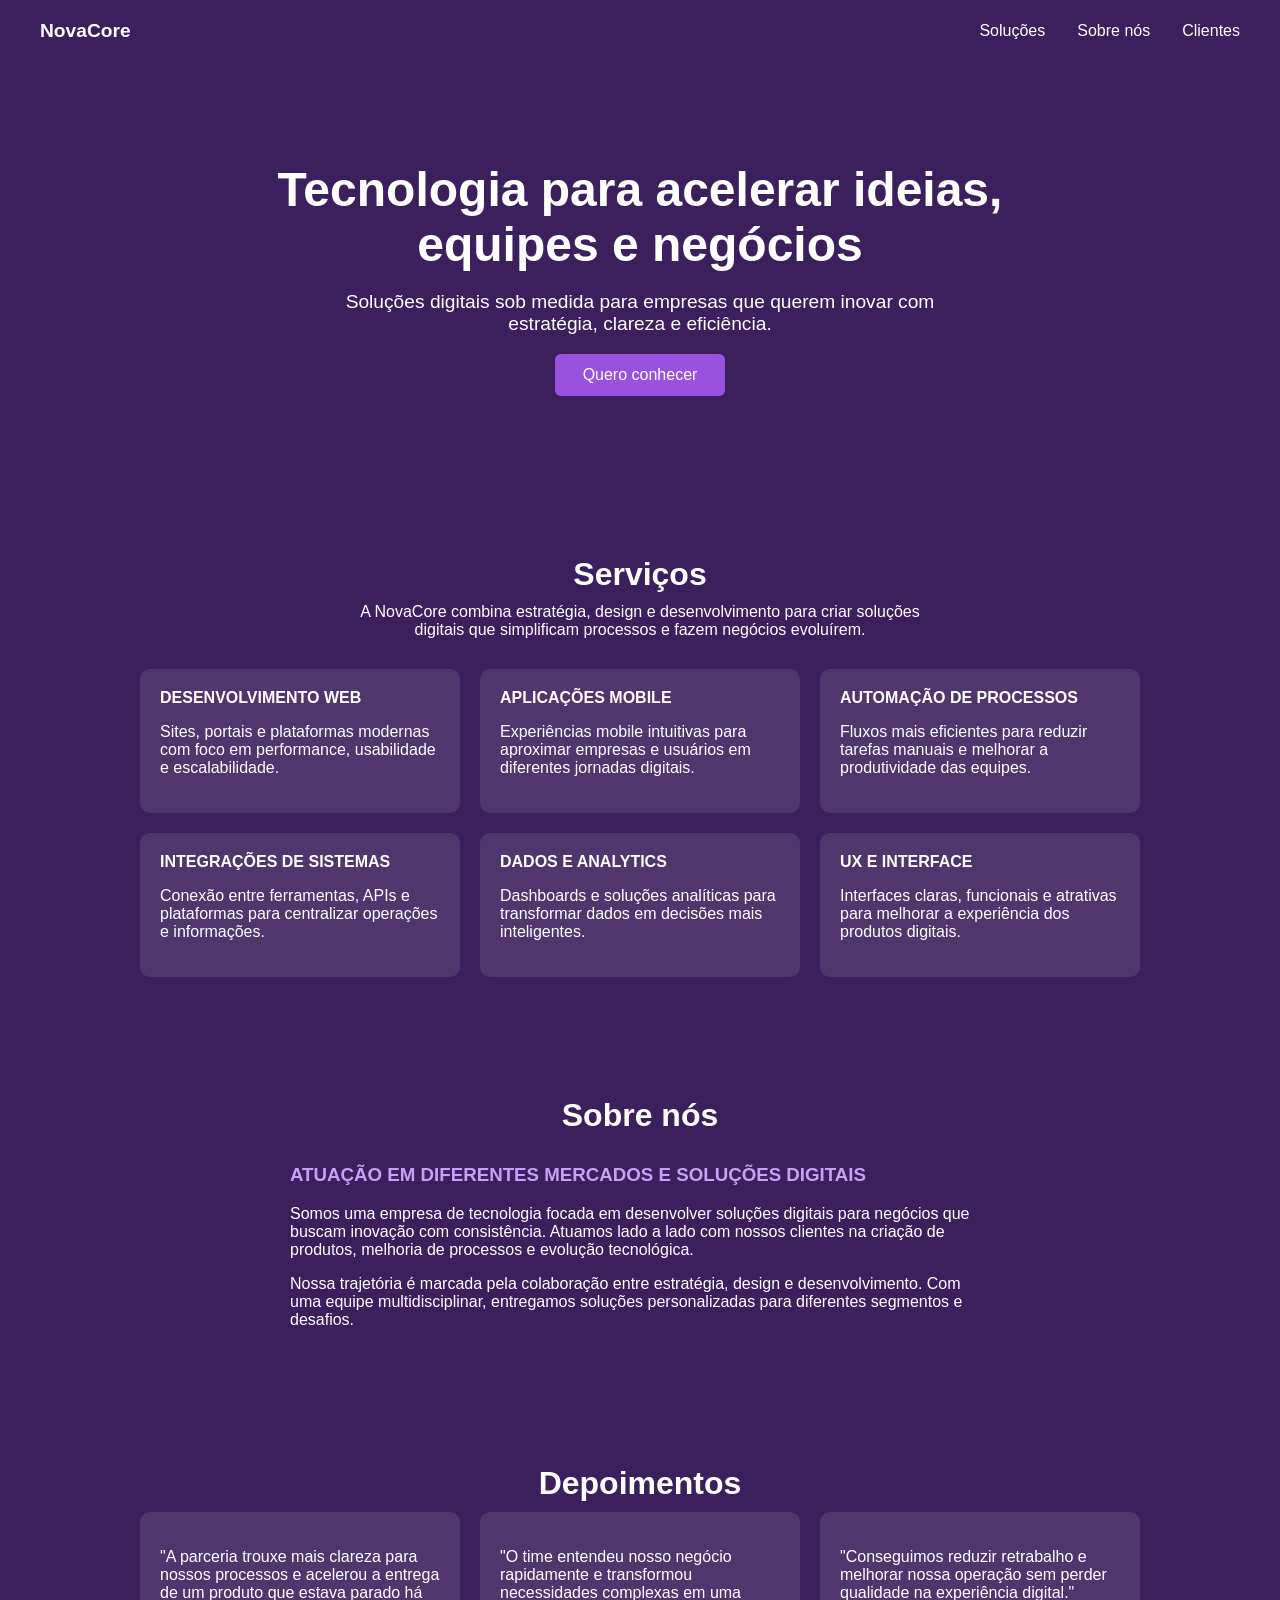
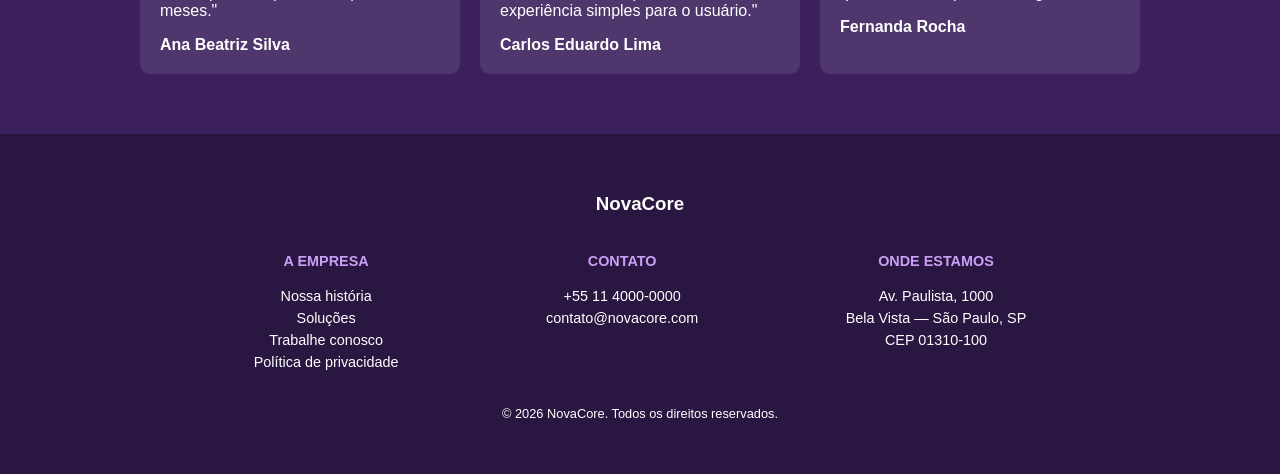
==== Revisão/index.html @ af5cfb8c "revisão" ====
<!DOCTYPE html>
<html lang="pt-BR">

<head>
    <meta charset="UTF-8">
    <meta name="viewport" content="width=device-width, initial-scale=1.0">
    <link rel="stylesheet" href="./style.css">
    <title>NovaCore</title>
</head>

<body>
    <header class="topo">
        <div class="marca">
            <span>NovaCore</span>
        </div>
        <nav class="menu">
            <a href="#solucoes">Soluções</a>
            <a href="#quem-somos">Sobre nós</a>
            <a href="#depoimentos">Clientes</a>
        </nav>
    </header>

    <section class="inicio">
        <h1>Tecnologia para acelerar ideias,</h1>
        <h1>equipes e negócios</h1>
        <p>Soluções digitais sob medida para empresas que querem inovar com estratégia, clareza e eficiência.</p>
        <button id="botao-principal">Quero conhecer</button>
    </section>

    <section class="bloco" id="solucoes">
        <h2>Serviços</h2>
        <p class="descricao">A NovaCore combina estratégia, design e desenvolvimento para criar soluções digitais que simplificam processos e fazem negócios evoluírem.</p>

        <div class="lista-cartoes">
            <div class="cartao">
                <h3>Desenvolvimento Web</h3>
                <p>Sites, portais e plataformas modernas com foco em performance, usabilidade e escalabilidade.</p>
            </div>
            <div class="cartao">
                <h3>Aplicações Mobile</h3>
                <p>Experiências mobile intuitivas para aproximar empresas e usuários em diferentes jornadas digitais.</p>
            </div>
            <div class="cartao">
                <h3>Automação de Processos</h3>
                <p>Fluxos mais eficientes para reduzir tarefas manuais e melhorar a produtividade das equipes.</p>
            </div>
            <div class="cartao">
                <h3>Integrações de Sistemas</h3>
                <p>Conexão entre ferramentas, APIs e plataformas para centralizar operações e informações.</p>
            </div>
            <div class="cartao">
                <h3>Dados e Analytics</h3>
                <p>Dashboards e soluções analíticas para transformar dados em decisões mais inteligentes.</p>
            </div>
            <div class="cartao">
                <h3>UX e Interface</h3>
                <p>Interfaces claras, funcionais e atrativas para melhorar a experiência dos produtos digitais.</p>
            </div>
        </div>
    </section>

    <section class="bloco" id="quem-somos">
        <h2>Sobre nós</h2>
        <div class="texto-sobre">
            <h3>Atuação em diferentes mercados e soluções digitais</h3>
            <p>Somos uma empresa de tecnologia focada em desenvolver soluções digitais para negócios que buscam inovação com consistência. Atuamos lado a lado com nossos clientes na criação de produtos, melhoria de processos e evolução tecnológica.</p>
            <p>Nossa trajetória é marcada pela colaboração entre estratégia, design e desenvolvimento. Com uma equipe multidisciplinar, entregamos soluções personalizadas para diferentes segmentos e desafios.</p>
        </div>
    </section>

    <section class="bloco" id="depoimentos">
        <h2>Depoimentos</h2>

        <div class="lista-cartoes">
            <div class="cartao">
                <p>"A parceria trouxe mais clareza para nossos processos e acelerou a entrega de um produto que estava parado há meses."</p>
                <strong>Ana Beatriz Silva</strong>
            </div>
            <div class="cartao">
                <p>"O time entendeu nosso negócio rapidamente e transformou necessidades complexas em uma experiência simples para o usuário."</p>
                <strong>Carlos Eduardo Lima</strong>
            </div>
            <div class="cartao">
                <p>"Conseguimos reduzir retrabalho e melhorar nossa operação sem perder qualidade na experiência digital."</p>
                <strong>Fernanda Rocha</strong>
            </div>
        </div>
    </section>

    <footer class="base" id="base">
        <h3>NovaCore</h3>

        <div class="colunas-base">
            <div>
                <h4>A empresa</h4>
                <p>Nossa história</p>
                <p>Soluções</p>
                <p>Trabalhe conosco</p>
                <p>Política de privacidade</p>
            </div>
            <div>
                <h4>Contato</h4>
                <p>+55 11 4000-0000</p>
                <p>contato@novacore.com</p>
            </div>
            <div>
                <h4>Onde estamos</h4>
                <p>Av. Paulista, 1000</p>
                <p>Bela Vista — São Paulo, SP</p>
                <p>CEP 01310-100</p>
            </div>
        </div>

        <p class="direitos">© 2026 NovaCore. Todos os direitos reservados.</p>
    </footer>
</body>

</html>
---- Revisão/style.css ----
body {
    background-color: #3b205d;
    color: white;
    font-family: Arial, sans-serif;
    margin: 0;
}

/* ---------- Topo ---------- */
.topo {
    display: flex;
    align-items: center;
    padding: 20px 40px;
}

.marca {
    display: flex;
    justify-content: flex-start;
    font-size: 1.2rem;
    font-weight: bold;
}

.menu {
    display: flex;
    gap: 32px;
    margin-left: auto;
}

.menu a {
    color: white;
    text-decoration: none;
}

/* ---------- Início ---------- */
.inicio {
    display: flex;
    flex-direction: column;
    justify-content: center;
    align-items: center;
    text-align: center;
    padding: 100px 20px;
    font-size: 1.2rem;
}

.inicio h1 {
    margin: 0;
    font-size: 3rem;
}

.inicio p {
    max-width: 600px;
}

#botao-principal {
    background-color: #9b51e0;
    color: white;
    border: none;
    padding: 12px 28px;
    border-radius: 6px;
    font-size: 1rem;
    cursor: pointer;
}

/* ---------- Blocos gerais ---------- */
.bloco {
    padding: 60px 40px;
    text-align: center;
}

.bloco h2 {
    font-size: 2rem;
    margin: 0 0 10px;
}

.descricao {
    max-width: 600px;
    margin: 0 auto 30px;
}

/* ---------- Cartões (serviços e depoimentos) ---------- */
.lista-cartoes {
    display: flex;
    flex-wrap: wrap;
    justify-content: center;
    gap: 20px;
    max-width: 1000px;
    margin: 0 auto;
}

.cartao {
    background-color: rgba(255, 255, 255, 0.1);
    border-radius: 10px;
    padding: 20px;
    width: 280px;
    text-align: left;
}

.cartao h3 {
    margin-top: 0;
    font-size: 1rem;
    text-transform: uppercase;
}

/* ---------- Sobre nós ---------- */
.texto-sobre {
    max-width: 700px;
    margin: 30px auto 0;
    text-align: left;
}

.texto-sobre h3 {
    color: #c9a0f5;
    text-transform: uppercase;
}

/* ---------- Base (rodapé) ---------- */
.base {
    background-color: rgba(0, 0, 0, 0.3);
    padding: 40px;
    text-align: center;
}

.colunas-base {
    display: flex;
    justify-content: space-around;
    flex-wrap: wrap;
    gap: 20px;
    max-width: 900px;
    margin: 0 auto;
}

.base h4 {
    color: #c9a0f5;
    text-transform: uppercase;
    font-size: 0.9rem;
}

.colunas-base p {
    margin: 6px 0;
    font-size: 0.9rem;
}

.direitos {
    margin-top: 30px;
    font-size: 0.8rem;
}
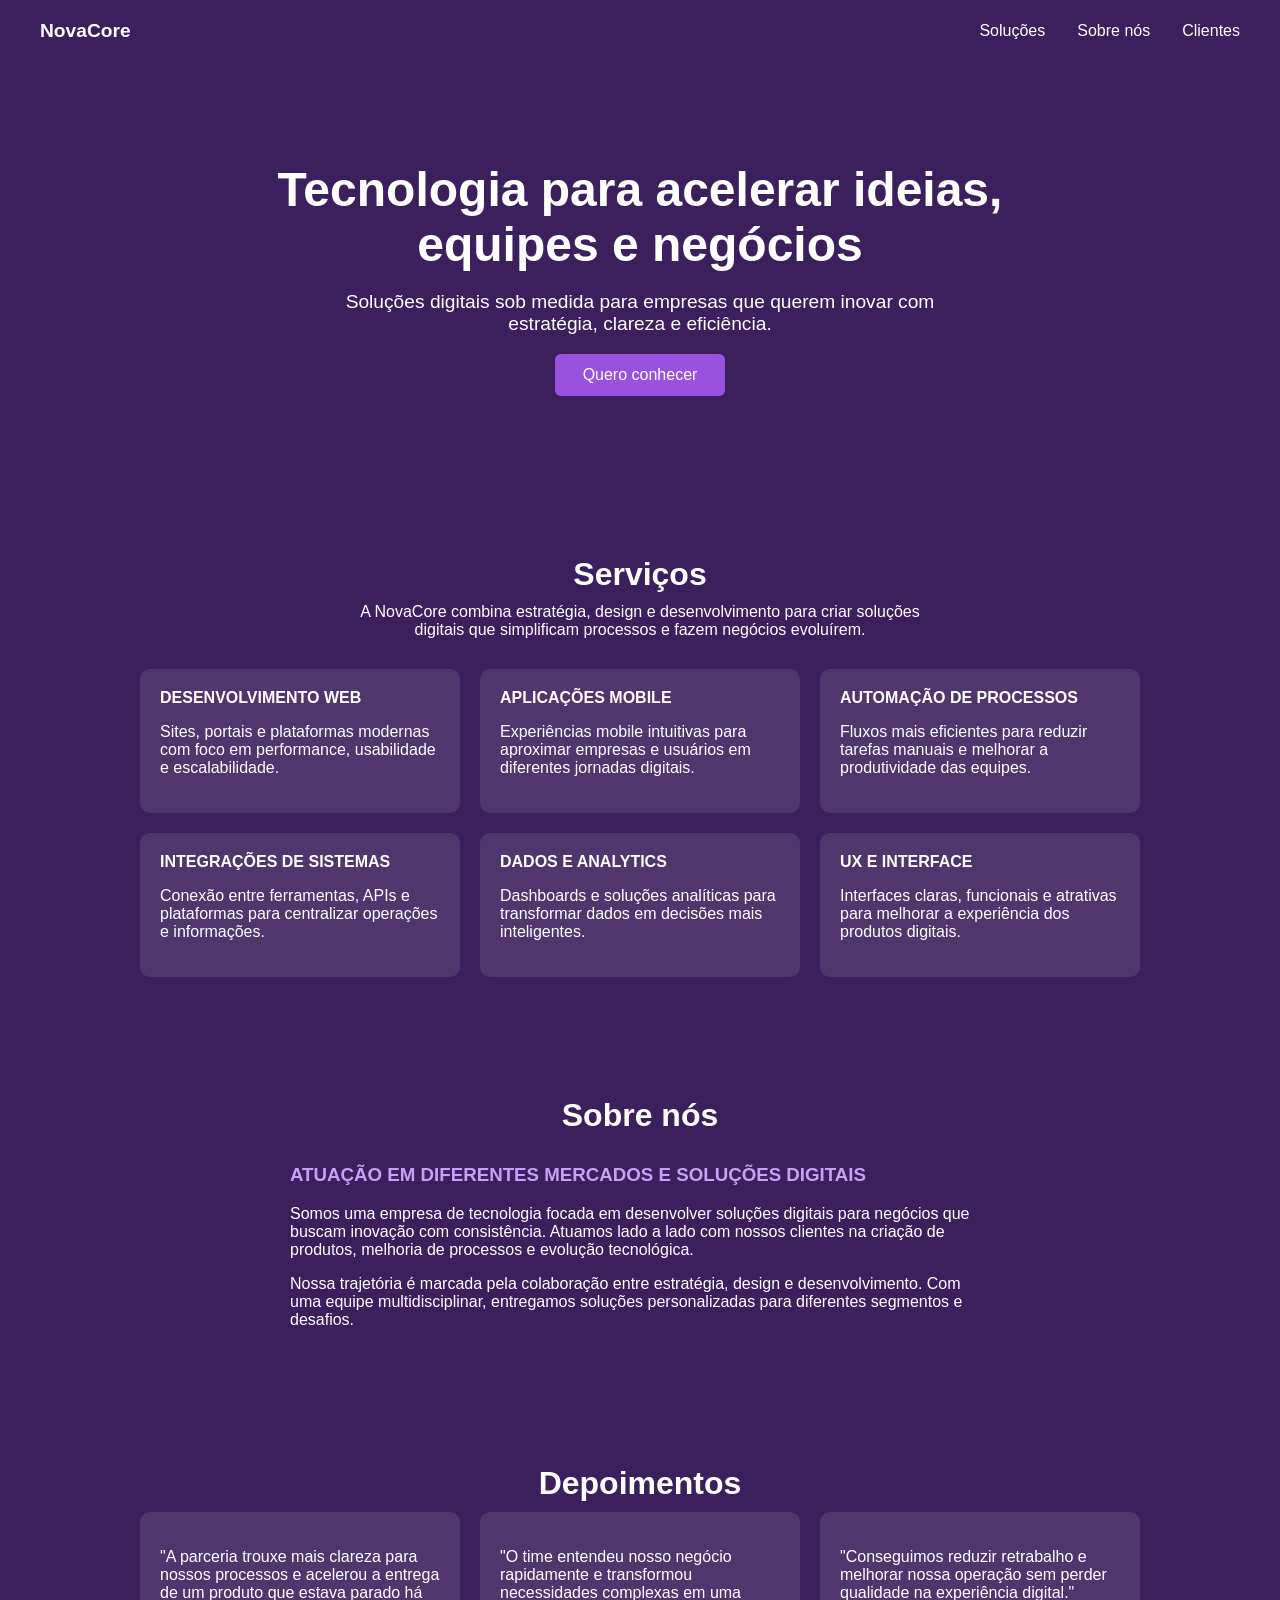
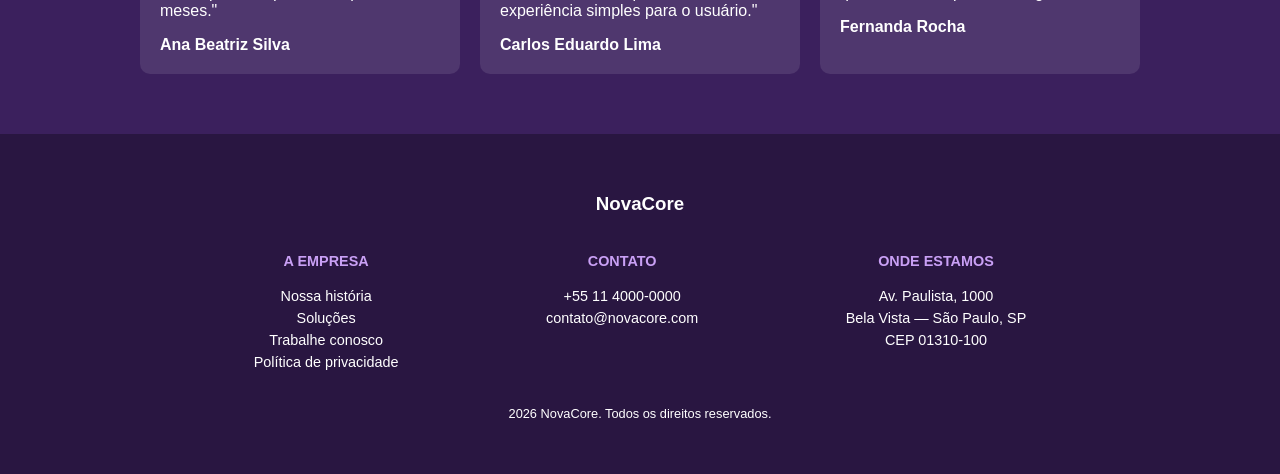
==== commit 70dcae03: "ajustes na atividade revisão e primeira versão do vibecoding" ====
--- a/Revisão/index.html
+++ b/Revisão/index.html
@@ -111,7 +111,7 @@
             </div>
         </div>
 
-        <p class="direitos">© 2026 NovaCore. Todos os direitos reservados.</p>
+        <p class="direitos">2026 NovaCore. Todos os direitos reservados.</p>
     </footer>
 </body>
 
